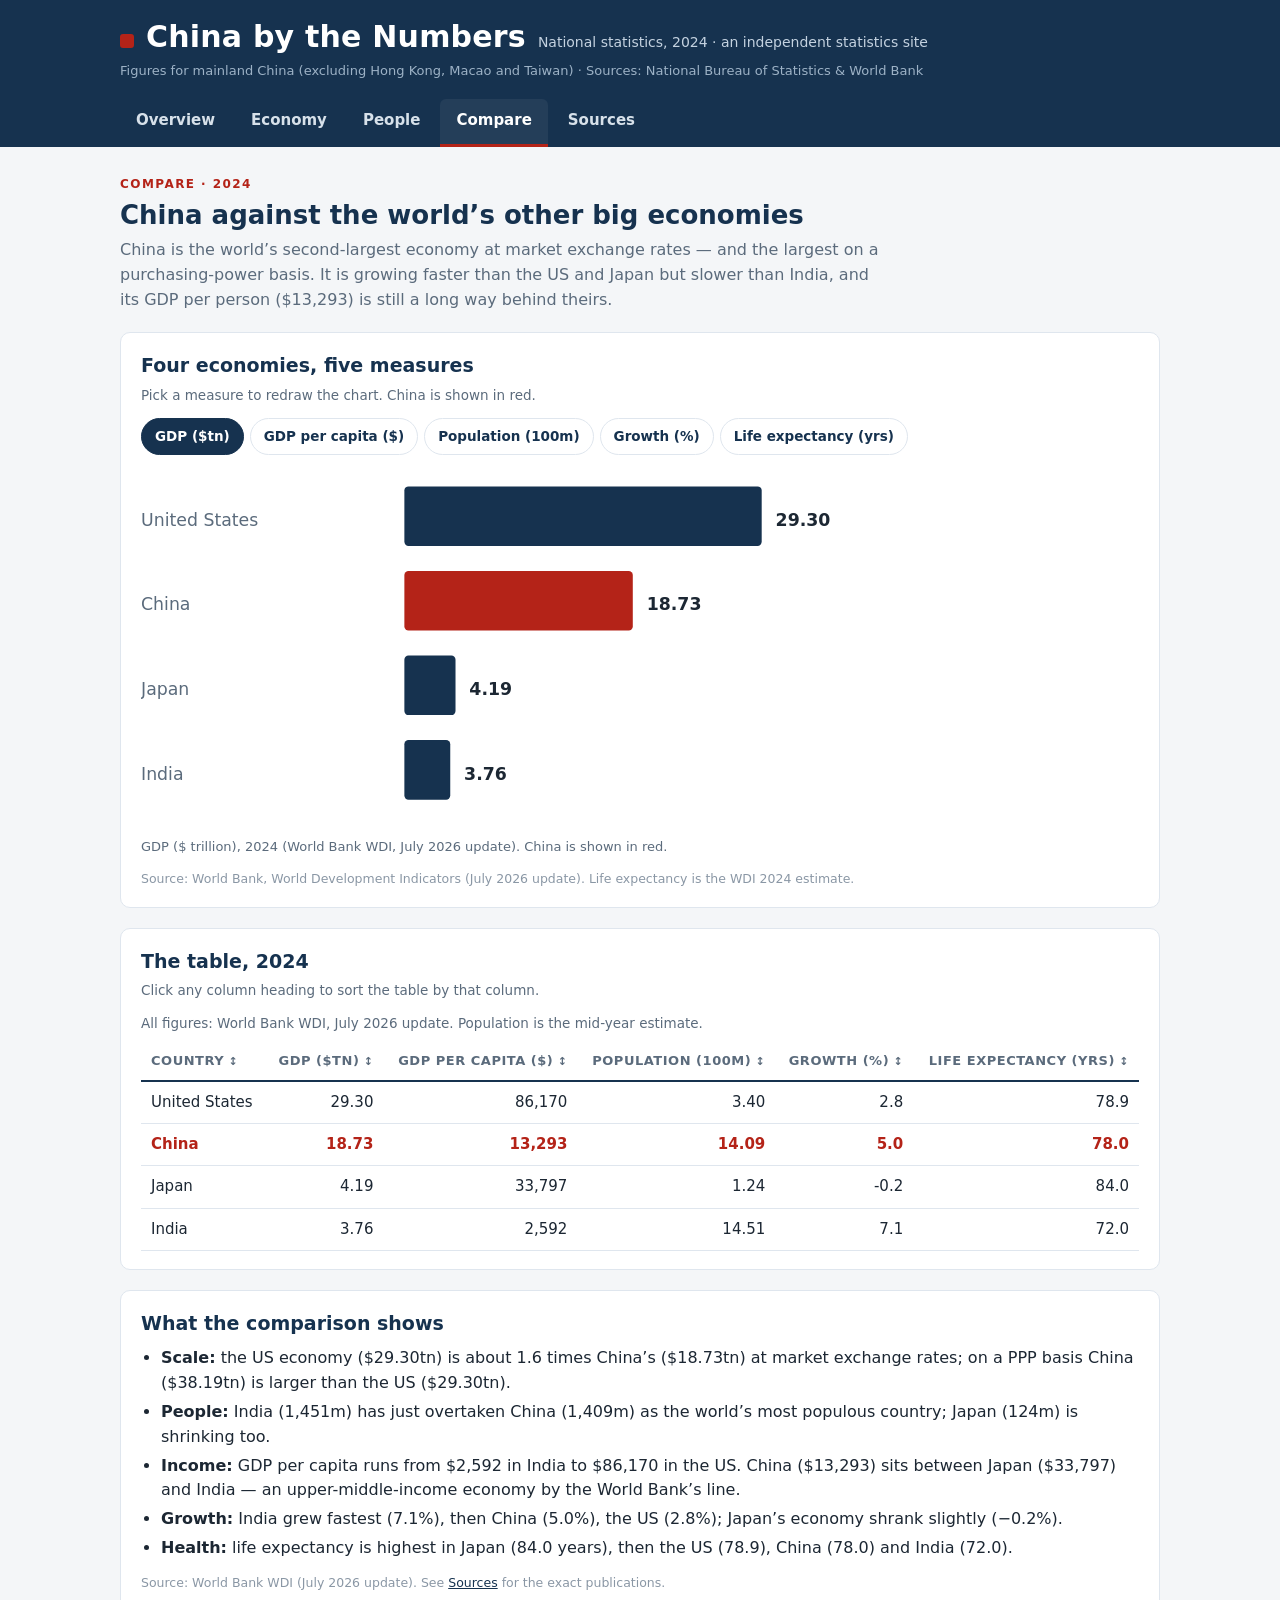
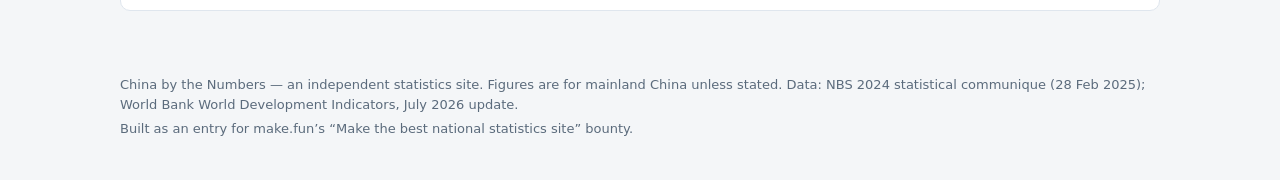
==== app/compare.html @ d506c1a4 "China by the Numbers: national statistics site for 2024 Five-page static site (Overview, Economy, Pe" ====
<!doctype html>
<html lang="en">
<head>
<meta charset="utf-8">
<meta name="viewport" content="width=device-width, initial-scale=1">
<title>Compare — China by the Numbers</title>
<meta name="description" content="China compared with the United States, Japan and India in 2024: GDP, GDP per capita, population, growth and life expectancy.">
<link rel="stylesheet" href="style.css">
<script type="module" src="site.js"></script>
</head>
<body data-page="compare">
<header class="masthead">
  <div class="masthead-inner">
    <div class="brand">
      <span class="brand-mark" aria-hidden="true"></span>
      <h1>China by the Numbers</h1>
      <p class="tagline">National statistics, 2024 · an independent statistics site</p>
    </div>
    <p class="scope">Figures for mainland China (excluding Hong Kong, Macao and Taiwan) · Sources: National Bureau of Statistics &amp; World Bank</p>
    <nav class="tabs" aria-label="Sections">
      <a href="index.html">Overview</a>
      <a href="economy.html">Economy</a>
      <a href="people.html">People</a>
      <a href="compare.html" aria-current="page">Compare</a>
      <a href="sources.html">Sources</a>
    </nav>
  </div>
</header>

<main class="page">
  <div class="page-head">
    <span class="kicker">Compare · 2024</span>
    <h2>China against the world’s other big economies</h2>
    <p>China is the world’s second-largest economy at market exchange rates — and the largest on a purchasing-power basis. It is growing faster than the US and Japan but slower than India, and its GDP per person ($13,293) is still a long way behind theirs.</p>
  </div>

  <section class="card">
    <h3>Four economies, five measures</h3>
    <p class="hint">Pick a measure to redraw the chart. China is shown in red.</p>
    <div class="toggle" data-compare-toggle role="group" aria-label="Comparison measure">
      <button type="button" data-mode="gdp" aria-pressed="true">GDP ($tn)</button>
      <button type="button" data-mode="gdpPerCapita" aria-pressed="false">GDP per capita ($)</button>
      <button type="button" data-mode="pop" aria-pressed="false">Population (100m)</button>
      <button type="button" data-mode="growth" aria-pressed="false">Growth (%)</button>
      <button type="button" data-mode="life" aria-pressed="false">Life expectancy (yrs)</button>
    </div>
    <div class="chart" id="chart-compare" aria-label="Comparison chart"></div>
    <p class="note" id="compare-caption">GDP ($ trillion), 2024 (World Bank WDI, July 2026 update). China is shown in red.</p>
    <p class="source">Source: World Bank, World Development Indicators (July 2026 update). Life expectancy is the WDI 2024 estimate.</p>
  </section>

  <section class="card">
    <h3>The table, 2024</h3>
    <p class="hint">Click any column heading to sort the table by that column.</p>
    <table class="data" id="compare-table">
      <caption>All figures: World Bank WDI, July 2026 update. Population is the mid-year estimate.</caption>
      <thead>
        <tr>
          <th scope="col"><button type="button" class="sort" data-col="0" data-numeric="0">Country</button></th>
          <th scope="col"><button type="button" class="sort" data-col="1" data-numeric="1">GDP ($tn)</button></th>
          <th scope="col"><button type="button" class="sort" data-col="2" data-numeric="1">GDP per capita ($)</button></th>
          <th scope="col"><button type="button" class="sort" data-col="3" data-numeric="1">Population (100m)</button></th>
          <th scope="col"><button type="button" class="sort" data-col="4" data-numeric="1">Growth (%)</button></th>
          <th scope="col"><button type="button" class="sort" data-col="5" data-numeric="1">Life expectancy (yrs)</button></th>
        </tr>
      </thead>
      <tbody>
        <tr><td>United States</td><td>29.30</td><td>86,170</td><td>3.40</td><td>2.8</td><td>78.9</td></tr>
        <tr><td class="hl">China</td><td class="hl">18.73</td><td class="hl">13,293</td><td class="hl">14.09</td><td class="hl">5.0</td><td class="hl">78.0</td></tr>
        <tr><td>Japan</td><td>4.19</td><td>33,797</td><td>1.24</td><td>-0.2</td><td>84.0</td></tr>
        <tr><td>India</td><td>3.76</td><td>2,592</td><td>14.51</td><td>7.1</td><td>72.0</td></tr>
      </tbody>
    </table>
  </section>

  <section class="card">
    <h3>What the comparison shows</h3>
    <ul class="tight">
      <li><strong>Scale:</strong> the US economy ($29.30tn) is about 1.6 times China’s ($18.73tn) at market exchange rates; on a PPP basis China ($38.19tn) is larger than the US ($29.30tn).</li>
      <li><strong>People:</strong> India (1,451m) has just overtaken China (1,409m) as the world’s most populous country; Japan (124m) is shrinking too.</li>
      <li><strong>Income:</strong> GDP per capita runs from $2,592 in India to $86,170 in the US. China ($13,293) sits between Japan ($33,797) and India — an upper-middle-income economy by the World Bank’s line.</li>
      <li><strong>Growth:</strong> India grew fastest (7.1%), then China (5.0%), the US (2.8%); Japan’s economy shrank slightly (−0.2%).</li>
      <li><strong>Health:</strong> life expectancy is highest in Japan (84.0 years), then the US (78.9), China (78.0) and India (72.0).</li>
    </ul>
    <p class="source">Source: World Bank WDI (July 2026 update). See <a href="sources.html">Sources</a> for the exact publications.</p>
  </section>
</main>

<footer class="site">
  <p>China by the Numbers — an independent statistics site. Figures are for mainland China unless stated. Data: NBS 2024 statistical communique (28 Feb 2025); World Bank World Development Indicators, July 2026 update.</p>
  <p>Built as an entry for make.fun’s “Make the best national statistics site” bounty.</p>
</footer>
</body>
</html>
---- app/style.css ----
/* China by the Numbers — a plain official-statistics look: deep navy, one red
   accent, generous white space, big numerals, tables with units. No webfonts,
   no images from the network: everything on the page is a file of this site. */

:root {
  --navy: #16324f;
  --navy-dark: #0e2237;
  --red: #b42318;
  --red-soft: #fdecea;
  --gold: #9a7b0a;
  --ink: #1c2733;
  --muted: #5b6b7c;
  --line: #dfe6ee;
  --bg: #f4f6f8;
  --card: #ffffff;
  --radius: 10px;
}

* { box-sizing: border-box; }

body {
  margin: 0;
  font-family: "Segoe UI", system-ui, -apple-system, "Helvetica Neue", Arial, sans-serif;
  color: var(--ink);
  background: var(--bg);
  line-height: 1.55;
  font-size: 16px;
}

a { color: var(--navy); }
a:hover { color: var(--red); }

/* ---------- header ---------- */
.masthead {
  background: var(--navy);
  color: #fff;
  padding: 0;
}
.masthead-inner {
  max-width: 1080px;
  margin: 0 auto;
  padding: 20px 20px 0;
}
.brand { display: flex; align-items: baseline; gap: 12px; flex-wrap: wrap; }
.brand-mark {
  display: inline-block;
  width: 14px; height: 14px;
  background: var(--red);
  border-radius: 3px;
  transform: translateY(1px);
}
.brand h1 {
  margin: 0;
  font-size: 30px;
  line-height: 1.15;
  letter-spacing: 0.2px;
}
.brand .tagline {
  margin: 0;
  font-size: 14px;
  color: #c4d2e0;
}
.masthead .scope {
  margin: 6px 0 0;
  font-size: 13px;
  color: #9db2c6;
}

nav.tabs {
  display: flex;
  gap: 4px;
  margin-top: 18px;
  overflow-x: auto;
  scrollbar-width: none;
}
nav.tabs a {
  color: #d7e1ea;
  text-decoration: none;
  font-weight: 600;
  font-size: 15px;
  padding: 10px 16px 12px;
  border-bottom: 3px solid transparent;
  white-space: nowrap;
}
nav.tabs a:hover { color: #fff; }
nav.tabs a[aria-current="page"] {
  color: #fff;
  border-bottom-color: var(--red);
  background: rgba(255, 255, 255, 0.06);
  border-radius: 6px 6px 0 0;
}

/* ---------- page ---------- */
.page {
  max-width: 1080px;
  margin: 0 auto;
  padding: 24px 20px 40px;
}
.page-head { margin-bottom: 20px; }
.page-head h2 {
  margin: 0 0 6px;
  font-size: 26px;
  color: var(--navy);
  line-height: 1.25;
}
.page-head p { margin: 0; color: var(--muted); max-width: 760px; }
.kicker {
  display: inline-block;
  font-size: 12px;
  font-weight: 700;
  letter-spacing: 0.12em;
  text-transform: uppercase;
  color: var(--red);
  margin-bottom: 6px;
}

.lede {
  background: var(--card);
  border: 1px solid var(--line);
  border-left: 4px solid var(--red);
  border-radius: var(--radius);
  padding: 16px 20px;
  margin: 0 0 20px;
}
.lede p { margin: 0; }
.lede strong { color: var(--navy); }

/* ---------- KPI cards ---------- */
.kpis {
  display: grid;
  grid-template-columns: repeat(3, 1fr);
  gap: 14px;
  margin: 0 0 20px;
}
.kpi {
  background: var(--card);
  border: 1px solid var(--line);
  border-radius: var(--radius);
  padding: 16px 18px 14px;
}
.kpi .label {
  font-size: 13px;
  font-weight: 700;
  letter-spacing: 0.04em;
  text-transform: uppercase;
  color: var(--muted);
}
.kpi .value {
  font-size: 34px;
  font-weight: 800;
  color: var(--navy);
  line-height: 1.15;
  margin: 4px 0 2px;
  font-variant-numeric: tabular-nums;
}
.kpi .sub { font-size: 13.5px; color: var(--muted); }
.kpi .src { font-size: 12px; color: #8a97a5; margin-top: 6px; }
.kpi.hot { border-top: 4px solid var(--red); }
.kpi.hot .value { color: var(--red); }

/* ---------- cards & grids ---------- */
.grid-2 {
  display: grid;
  grid-template-columns: 1fr 1fr;
  gap: 14px;
  margin-bottom: 20px;
}
.card {
  background: var(--card);
  border: 1px solid var(--line);
  border-radius: var(--radius);
  padding: 18px 20px;
  margin-bottom: 20px;
}
.card > h3 {
  margin: 0 0 4px;
  font-size: 19px;
  color: var(--navy);
}
.card .hint { margin: 0 0 12px; font-size: 13.5px; color: var(--muted); }
.card .note { font-size: 13px; color: var(--muted); margin: 10px 0 0; }
.card .source { font-size: 12.5px; color: #8a97a5; margin: 12px 0 0; }

.chart { width: 100%; }
.chart svg { width: 100%; height: auto; display: block; }
.chart .axis { fill: var(--muted); font-size: 12.5px; }
.chart .val { fill: var(--ink); font-size: 12.5px; font-weight: 700; }
.chart .legend text { fill: var(--muted); font-size: 13px; }
.chart .donut-centre { fill: var(--navy); font-size: 26px; font-weight: 800; }

/* toggle buttons: every control on the site does something real */
.toggle {
  display: inline-flex;
  gap: 6px;
  margin: 0 0 12px;
  flex-wrap: wrap;
}
.toggle button {
  font: inherit;
  font-size: 13.5px;
  font-weight: 600;
  padding: 7px 13px;
  border: 1px solid var(--line);
  border-radius: 999px;
  background: #fff;
  color: var(--navy);
  cursor: pointer;
}
.toggle button:hover { border-color: var(--navy); }
.toggle button[aria-pressed="true"] {
  background: var(--navy);
  border-color: var(--navy);
  color: #fff;
}

/* ---------- tables ---------- */
table.data {
  width: 100%;
  border-collapse: collapse;
  font-size: 15px;
  font-variant-numeric: tabular-nums;
}
table.data th, table.data td {
  padding: 9px 10px;
  border-bottom: 1px solid var(--line);
  text-align: right;
}
table.data th:first-child, table.data td:first-child { text-align: left; }
table.data thead th {
  font-size: 13px;
  text-transform: uppercase;
  letter-spacing: 0.04em;
  color: var(--muted);
  border-bottom: 2px solid var(--navy);
}
table.data tbody tr:hover { background: #f7f9fb; }
table.data td.hl, table.data th.hl { color: var(--red); font-weight: 700; }
table.data caption {
  text-align: left;
  font-size: 13.5px;
  color: var(--muted);
  padding-bottom: 8px;
}
th button.sort {
  all: unset;
  cursor: pointer;
  font: inherit;
  color: inherit;
  text-transform: inherit;
  letter-spacing: inherit;
}
th button.sort:hover { color: var(--red); }
th button.sort::after { content: " ↕"; font-size: 11px; }

/* ---------- misc blocks ---------- */
ul.tight { margin: 8px 0; padding-left: 20px; }
ul.tight li { margin: 4px 0; }
.fact-list { margin: 0; padding: 0; list-style: none; }
.fact-list li {
  display: flex;
  justify-content: space-between;
  gap: 16px;
  padding: 10px 2px;
  border-bottom: 1px solid var(--line);
}
.fact-list li:last-child { border-bottom: 0; }
.fact-list .k { color: var(--muted); }
.fact-list .v { font-weight: 700; color: var(--navy); text-align: right; font-variant-numeric: tabular-nums; }

.callout {
  background: var(--red-soft);
  border: 1px solid #f3c1bd;
  border-radius: var(--radius);
  padding: 16px 20px;
  margin-bottom: 20px;
}
.callout h3 { margin: 0 0 6px; color: var(--red); font-size: 18px; }
.callout p { margin: 0; }

.legend-list { list-style: none; margin: 10px 0 0; padding: 0; font-size: 14px; }
.legend-list li { margin: 6px 0; }
.swatch {
  display: inline-block;
  width: 12px; height: 12px;
  border-radius: 3px;
  margin-right: 8px;
  vertical-align: -1px;
}

footer.site {
  max-width: 1080px;
  margin: 0 auto;
  padding: 0 20px 36px;
  font-size: 13px;
  color: var(--muted);
}
footer.site p { margin: 4px 0; }

/* ---------- sources page ---------- */
.src-item { margin-bottom: 18px; }
.src-item h3 { margin: 0 0 4px; font-size: 17px; color: var(--navy); }
.src-item p { margin: 0 0 4px; }
.src-item .meta { font-size: 13px; color: var(--muted); }

/* ---------- phone layout ---------- */
@media (max-width: 760px) {
  .brand h1 { font-size: 24px; }
  nav.tabs { flex-wrap: wrap; }
  nav.tabs a { padding: 8px 12px 10px; font-size: 14px; }
  .page { padding: 18px 14px 32px; }
  .kpis { grid-template-columns: 1fr 1fr; gap: 10px; }
  .kpi .value { font-size: 26px; }
  .grid-2 { grid-template-columns: 1fr; }
  .page-head h2 { font-size: 22px; }
  table.data { font-size: 13.5px; }
  table.data th, table.data td { padding: 8px 6px; }
  .card { padding: 14px 14px; }
}
@media (max-width: 430px) {
  .kpis { grid-template-columns: 1fr 1fr; }
  .kpi .value { font-size: 23px; }
}
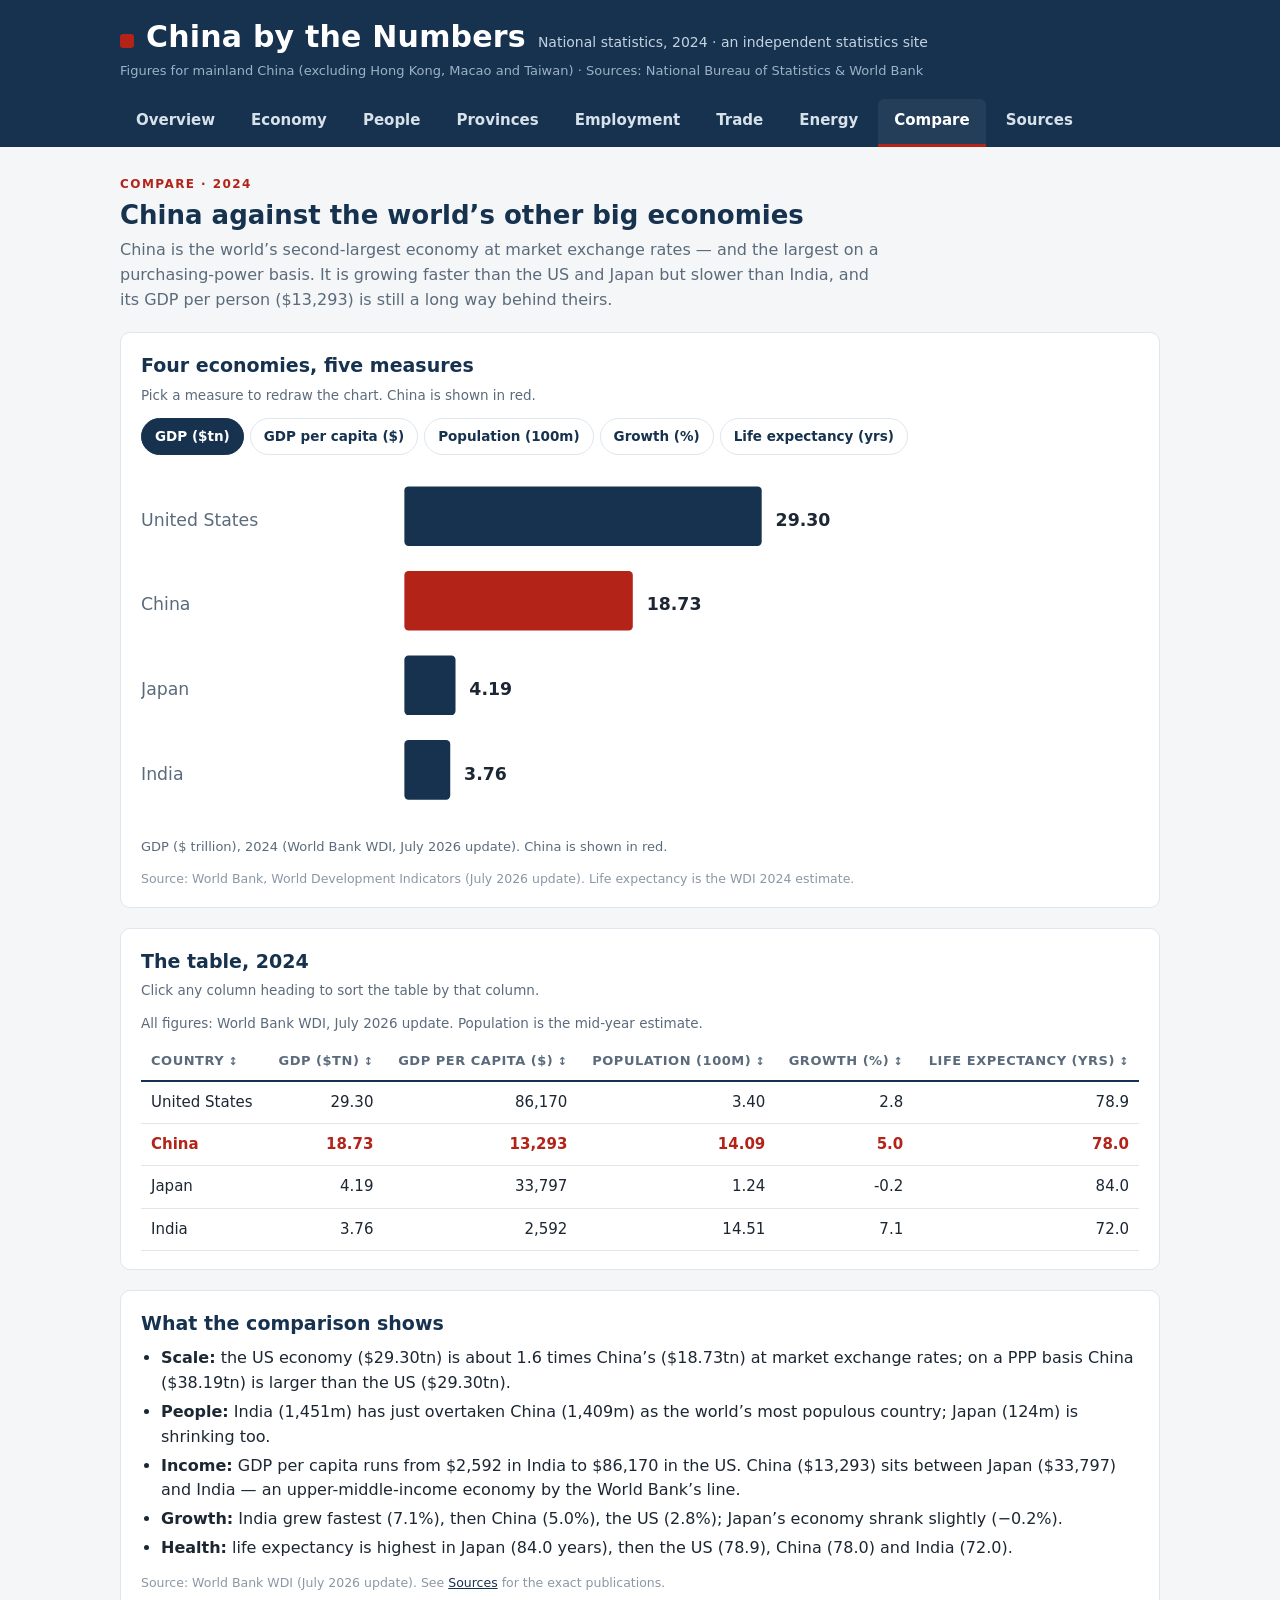
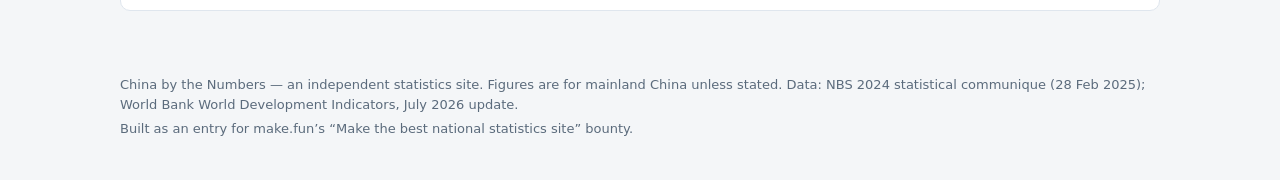
==== commit 1b0ba19b: "Round 2: 31 provinces, employment, trade, energy — 9 pages - Provinces page: all 31 provinces with p" ====
--- a/app/compare.html
+++ b/app/compare.html
@@ -21,6 +21,10 @@
       <a href="index.html">Overview</a>
       <a href="economy.html">Economy</a>
       <a href="people.html">People</a>
+      <a href="provinces.html">Provinces</a>
+      <a href="employment.html">Employment</a>
+      <a href="trade.html">Trade</a>
+      <a href="energy.html">Energy</a>
       <a href="compare.html" aria-current="page">Compare</a>
       <a href="sources.html">Sources</a>
     </nav>
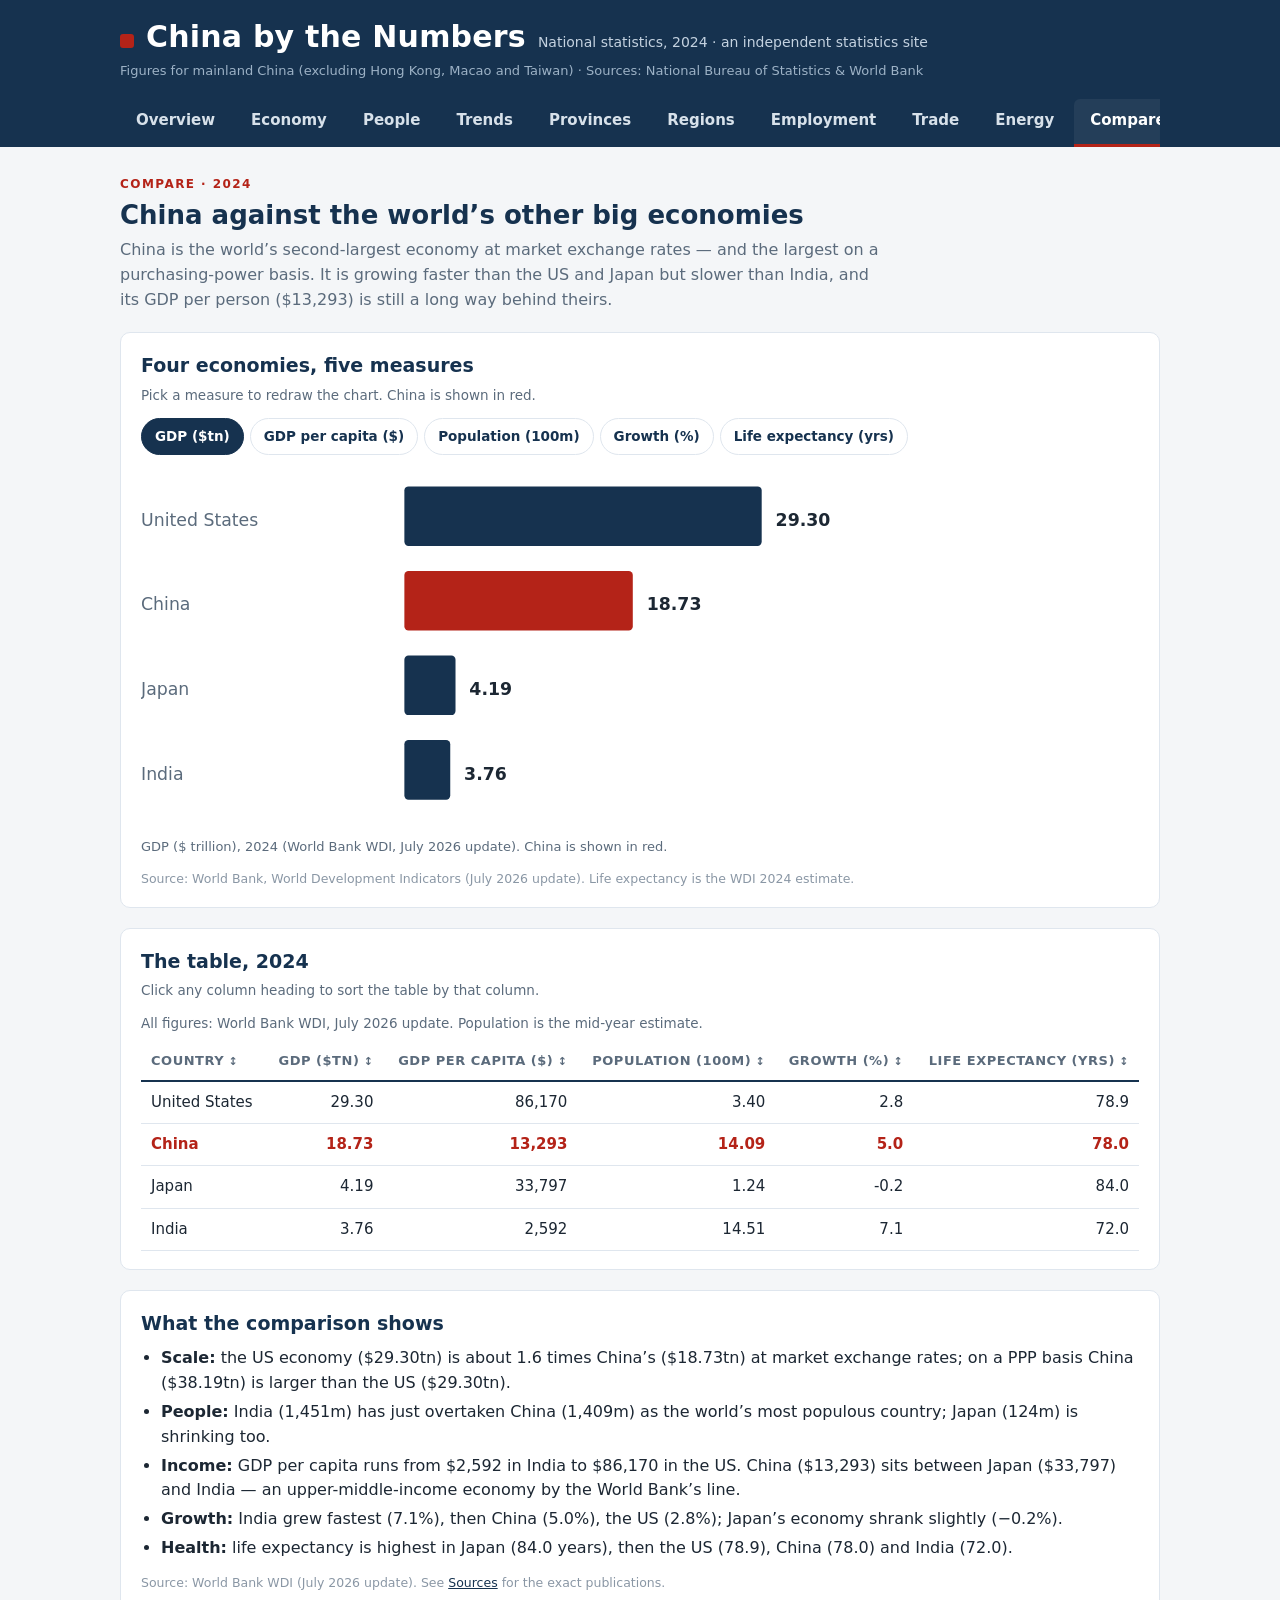
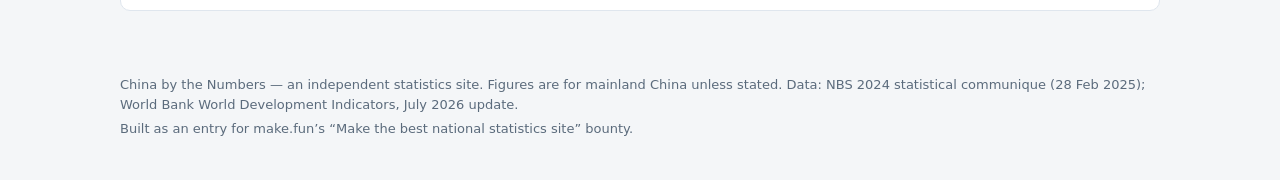
==== commit dbbd2a7c: "Round 3: Trends and Regions pages — 11 pages - New Trends page: GDP, population and GDP per capita 2" ====
--- a/app/compare.html
+++ b/app/compare.html
@@ -21,7 +21,9 @@
       <a href="index.html">Overview</a>
       <a href="economy.html">Economy</a>
       <a href="people.html">People</a>
+      <a href="trends.html">Trends</a>
       <a href="provinces.html">Provinces</a>
+      <a href="regions.html">Regions</a>
       <a href="employment.html">Employment</a>
       <a href="trade.html">Trade</a>
       <a href="energy.html">Energy</a>
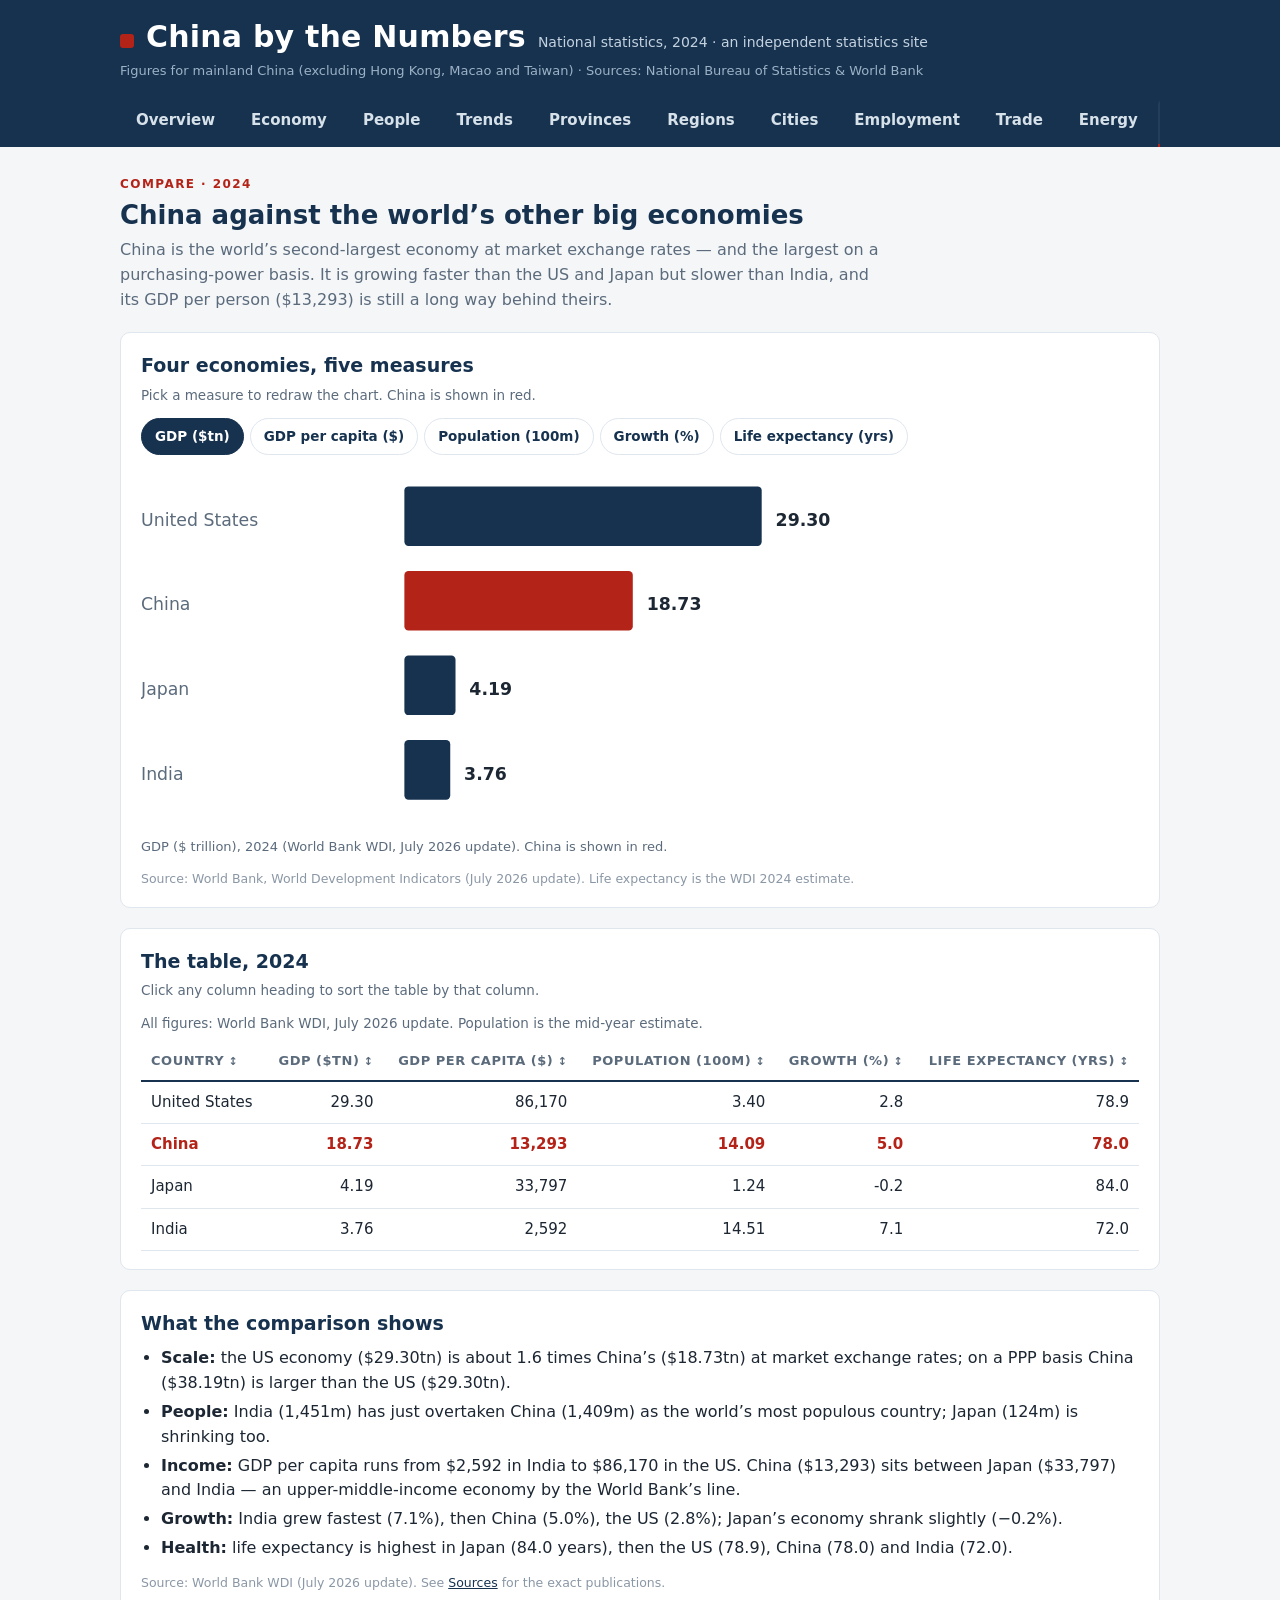
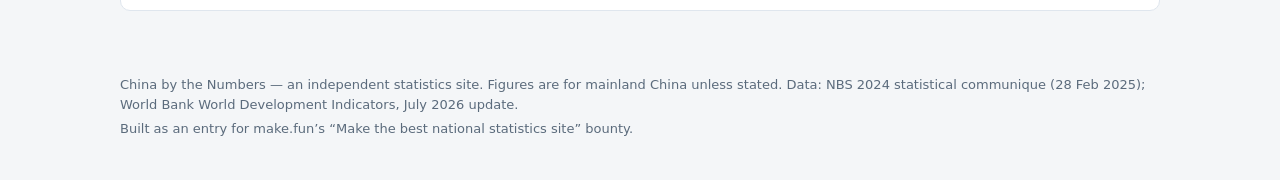
==== commit 495376b2: "Final round: add Cities page (top 10 city economies 2024) and Explore chart builder - Cities: GDP, g" ====
--- a/app/compare.html
+++ b/app/compare.html
@@ -24,10 +24,12 @@
       <a href="trends.html">Trends</a>
       <a href="provinces.html">Provinces</a>
       <a href="regions.html">Regions</a>
+      <a href="cities.html">Cities</a>
       <a href="employment.html">Employment</a>
       <a href="trade.html">Trade</a>
       <a href="energy.html">Energy</a>
       <a href="compare.html" aria-current="page">Compare</a>
+      <a href="explore.html">Explore</a>
       <a href="sources.html">Sources</a>
     </nav>
   </div>
